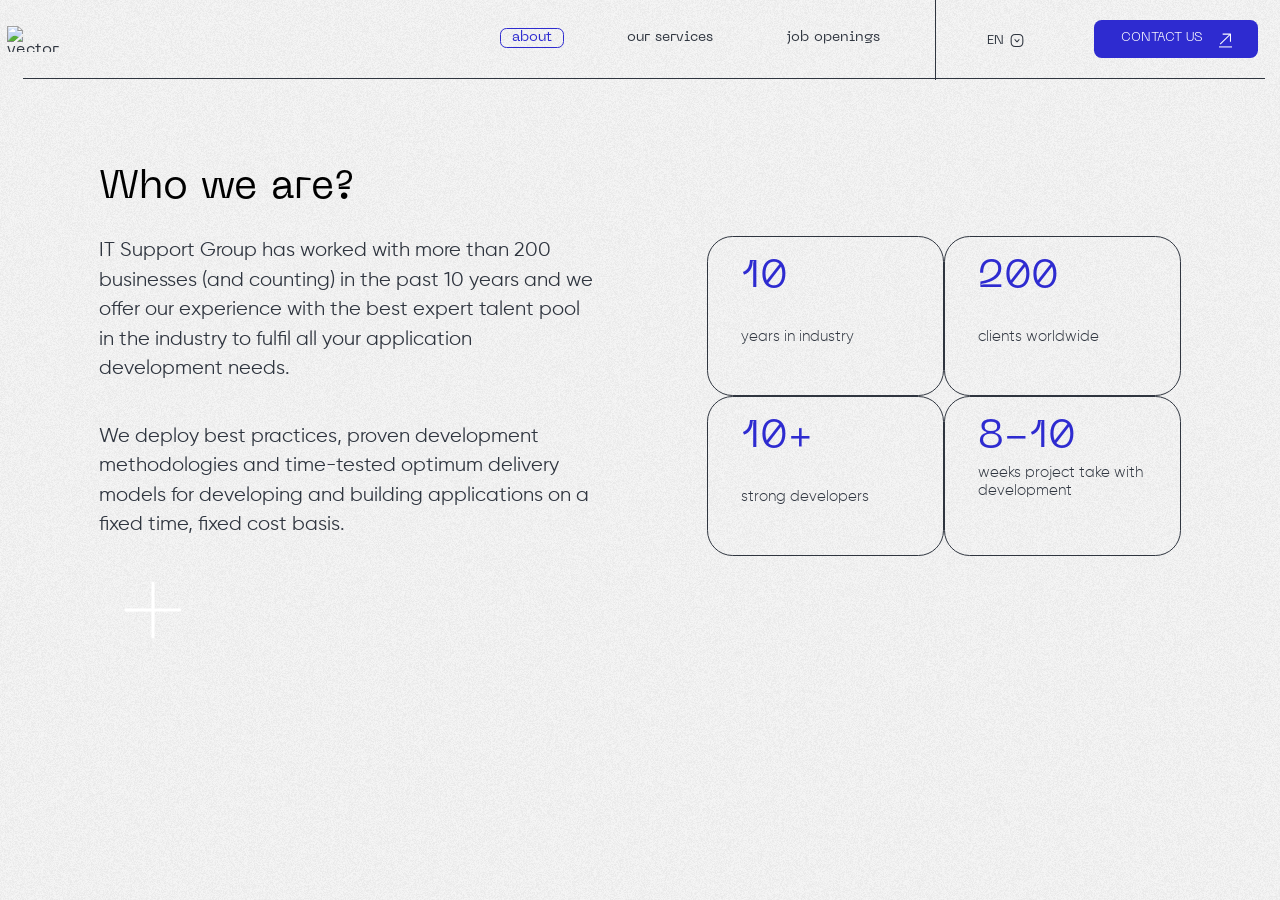
==== About/index.html @ 632802a4 "almost done with header" ====
<!DOCTYPE html>
<html lang="en">

<head>
    <meta charset="UTF-8">
    <meta name="viewport" content="width=device-width, initial-scale=1.0">
    <title>Document</title>
    <link rel="stylesheet" href="CSS/styles.css">
</head>

<body>
    <!-- Lauryno start-->
    <!-- nav bar start -->
    <div class="main_menu">
        <div class="navbar">
            <a href="#" id="burger_menu">
                <img src="img/NAV/menu.svg">
            </a>

            <div class="logo">
                <img src="img/NAV/Logo.svg" alt="vector" class="header_vector">
                <div class="logo_text">SUPPORT GROUP</div>
            </div>

            <a href="#" id="contact_menu">
                <img src="img/NAV/Button.svg" alt="arrow">
            </a>
            <!-- logo end -->
            <nav id="main_nav">
                <ul>
                    <li><a href="About/index.html" class="active">about</a></li>
                    <li><a href="#">our services</a></li>
                    <li><a href="#">job openings</a></li>
                </ul>
                <!-- EN -->
                <div class="nav_buttons">
                    <hr class="nav_hr">
                    <a href="#" class="nav_lang">EN <img src="IMG/NAV/arrow-square-down.svg" alt="down"></a>
                    <button class="nav_btn">CONTACT US <img src="IMG/NAV/arrow.svg" alt="button"> </button>
                </div>
            </nav>
        </div>
        <!-- nav bar end -->
    </div>
    <!-- Header Start -->
    <header>
        <h1>Who we are?</h1>
        <div class="header_text_boxes">
            <div class="header_text">
                <p>IT Support Group has worked with more than 200 businesses (and counting) in the past 10 years and we
                    offer
                    our experience with the best expert talent pool in the industry to fulfil all your application
                    development
                    needs.</p>
                <p> We deploy best practices, proven development methodologies and time-tested optimum delivery models
                    for
                    developing and building applications on a fixed time, fixed cost basis.</p>
            </div>
            <div class="header_boxes">
                <div class="box box_1">
                    <h3>10</h3>
                    <p>years in industry</p>
                </div>
                <div class="box box_2">
                    <h3>200</h3>
                    <p>clients worldwide</p>
                </div>
                <div class="box box_3">
                    <h3>10+</h3>
                    <p>strong developers</p>
                </div>
                <div class="box box_4">
                    <h3>8-10</h3>
                    <p>weeks project take with development</p>
                </div>
            </div>
        </div>
        <div class="header_circles">
            <div class="circle circle_1"></div>
            <div class="circle circle_2"></div>
            <div class="circle circle_3"></div>
            <div class="circle circle_4"></div>
            <div class="circle circle_5"></div>
            <div class="circle circle_6"></div>
            <div class="circle circle_7"></div>
            <div class="circle circle_8"></div>
            <div class="circle circle_9"></div>
            <div class="circle circle_10"></div>
            <div class="circle circle_11"></div>
            <div class="circle circle_12"></div>
            <div class="circle circle_13"><img src="IMG/WhoWeAre/add.svg" alt="add"></div>
        </div>
    </header>
    <!-- Header end -->
</body>

</html>
---- About/CSS/styles.css ----
* {
    padding: 0;
    margin: 0;
    box-sizing: border-box;
    font-family: 'Neue Machina';
    font-weight: 400;
}

@font-face {
    font-family: 'Neue Machina';
    src: url('../../FONTS/NeueMachina-Light.otf') format('opentype');
    font-weight: 300;
}

@font-face {
    font-family: 'Neue Machina';
    src: url('../../FONTS/NeueMachina-Regular.otf') format('opentype');
    font-weight: 400;
}

@font-face {
    font-family: 'Neue Machina';
    src: url('../../FONTS/NeueMachina-Ultrabold.otf') format('opentype');
    font-weight: 800;
}

@font-face {
    font-family: 'TT Norms';
    src: url('../../FONTS/TTNorms-Light.otf') format('opentype');
    font-weight: 300;
}

@font-face {
    font-family: 'TT Norms';
    src: url('../../FONTS/TTNorms-Regular.otf') format('opentype');
    font-weight: 400;
}

@font-face {
    font-family: 'TT Norms';
    src: url('../../FONTS/TTNorms-Italic.otf') format('opentype');
    font-weight: 400;
    font-style: italic;
}

@font-face {
    font-family: 'TT Norms';
    src: url('../../FONTS/TTNorms-Bold.otf') format('opentype');
    font-weight: 700;
}

@font-face {
    font-family: 'TT Norms';
    src: url('../../FONTS/TTNorms-BoldItalic.otf') format('opentype');
    font-weight: 700;
    font-style: italic;
}

@font-face {
    font-family: 'TT Norms';
    src: url('../../FONTS/TTNorms-Black.otf') format('opentype');
    font-weight: 900;
}

@font-face {
    font-family: 'TT Norms';
    src: url('../../FONTS/TTNorms-BlackItalic.otf') format('opentype');
    font-weight: 900;
    font-style: italic;
}

@font-face {
    font-family: 'Gilroy';
    src: url('../../FONTS/Gilroy-Light.ttf') format('truetype');
    font-weight: 300;
    font-style: normal;
}

@font-face {
    font-family: 'Gilroy';
    src: url('../../FONTS/Gilroy-Regular.ttf') format('truetype');
    font-weight: 400;
    font-style: normal;
}

@font-face {
    font-family: 'Gilroy';
    src: url('../../FONTS/Gilroy-Medium.ttf') format('truetype');
    font-weight: 500;
    font-style: normal;
}

@font-face {
    font-family: 'Gilroy';
    src: url('../../FONTS/Gilroy-Bold.ttf') format('truetype');
    font-weight: 700;
    font-style: normal;
}

@font-face {
    font-family: 'Gilroy';
    src: url('../../FONTS/Gilroy-Heavy.ttf') format('truetype');
    font-weight: 900;
}

:root {
    --main-blue: #2E2BD0;
    --main-white: #ffffff;
    --main-gray: #2F353F;
    --main-purple: #9695E7;
    --main-light: #CBCAF3;
}

body {
    width: 100%;
    height: 100%;
    position: relative;
    background-color: #f5f5f5;
    display: flex;
    flex-direction: column;
    align-items: center;
    overflow-x: hidden;
}

body::before {
    content: '';
    position: fixed;
    inset: 0;
    background:
        url('../IMG/BG_Noise.png') repeat;
    opacity: 0.05;
    filter: brightness(50%);
    mix-blend-mode: multiply;
    z-index: -9999;
    overflow-x: hidden;
}

@media (max-width: 1080px) {

    body,
    html {
        width: 1080px;
        height: 19250px;
        overflow-x: hidden;
    }
}

/* body done */

/* navbar START */
.navbar {
    display: flex;
    width: 97vw;
    height: 6.2vw;
    justify-content: space-between;
    align-items: center;
    border-bottom: 0.01vw solid var(--main-gray);
    font-weight: 300;
    margin-left: 0.6vw;
}

.main_menu {
    display: flex;
    flex-direction: column;
    justify-content: center;
    font-weight: 300;
}

/* logo START */
.logo {
    width: 2.3vw;
    height: 2.5vw;
    margin-left: -0.4vw;
    color: var(--main-gray);
    display: flex;
    align-items: center;
    justify-content: center;
    align-content: center;
}

.header_vector {
    height: 2vw;
}

/* logo done */
nav {
    width: 59.52vw;
    display: flex;
    align-items: center;
    justify-content: flex-start;
    font-family: "Neue Machina";
}

ul,
li {
    display: flex;
    gap: 4.35vw;
    align-items: center;
    color: var(--main-gray);
    font-family: "Neue Machina";
    font-style: normal;
    line-height: normal;
    text-transform: lowercase;
    list-style: none;
    font-weight: 300;
}

ul {
    display: flex;
    width: 33.77vw;
    justify-content: flex-start;
}

li {
    padding: 0 0.8vw;
    margin-bottom: 0.2vw;
    margin-left: -0.2vw;
}

li:first-child {
    padding: 0;
}

a {
    text-decoration: none;
    color: var(--main-gray);
    font-size: 1.1vw;
}

.active {
    border: 0.1vw solid var(--main-blue);
    border-radius: 0.5vw;
    padding: 0.2vw 0.85vw;
    color: var(--main-blue);
}

.nav_hr {
    width: 0.01vw;
    background-color: var(--main-gray);
    height: 6.3vw;
    border: none;
}

.nav_buttons {
    width: 25.2vw;
    display: flex;
    justify-content: space-between;
    align-items: center;
}


.nav_buttons>a {
    color: var(--main-gray);
    font-family: "Neue Machina";
    font-size: 1vw;
    font-style: normal;
    font-weight: 400;
    line-height: normal;
    text-transform: uppercase;
    padding-bottom: 0.6vw;
    margin-right: 1.4vw;
}

.nav_buttons>a>img {
    width: 1.1vw;
    height: 2.55vw;
    margin-bottom: -1vw;
    margin-left: 0.2vw;
}

.nav_btn {
    display: flex;
    background-color: var(--main-blue);
    color: var(--main-white);
    border: none;
    border-radius: 0.6vw;
    justify-content: space-evenly;
    align-items: center;
    font-size: 1vw;
    width: 12.8vw;
    height: 3vw;
    padding-bottom: 0.2vw;
    font-weight: 300;
}

.nav_btn img {
    width: 1.3vw;
    height: 2.5vw;
    margin-right: -0.3vw;
    margin-bottom: -0.3vw;
    margin-left: -1vw;
}


#burger_menu {
    display: none;
}

#contact_menu {
    display: none;
}

.logo_text {
    display: none;
}

@media (max-width: 1080px) {
    .main_menu {
        height: 30vw;
    }

    .navbar {
        height: 16.5%;
        justify-content: space-between;
        padding: 0 1.9vw;
        border: none;
    }

    nav {
        display: none;
    }

    #burger_menu {
        display: block;
        padding: 2.6vw;
        padding-bottom: 2.6vw;
        background-color: var(--main-blue);
        border-radius: 2vw;
        margin-top: -5px;
    }

    #contact_menu {
        display: block;
        padding: 2.6vw;
        padding-bottom: 2.6vw;
        background-color: var(--main-blue);
        border-radius: 2vw;
        margin-top: -5px;
    }

    .logo {
        width: 34vw;
        height: 12vw;
    }

    .header_vector {
        height: 11vw;
        width: 31%;
        margin-left: -1.6vw;
        margin-bottom: 0.5vw;
    }

    .logo_text {
        font-family: "TT Norms";
        font-weight: 700;
        display: block;
        height: 11vw;
        width: 20.5vw;
        font-size: 4vw;
        line-height: 110%;
        margin-top: 5vw;
        margin-left: 1.4vw;
        margin-right: -0.7vw;
    }
}

/* navbar END */

/* Who we are? START */

header {
    height: 52vw;
    width: 84.5vw;
    margin-top: 7vw;
}

header h1 {
    font-size: 3.1vw;
}

.header_text_boxes {
    display: grid;
    grid-template-columns: repeat(2, 1fr);
    grid-template-rows: repeat(1, 1fr);
    gap: 6.5vw;
    margin-top: 2.3vw;
    height: 25vw;
}

.header_text p {
    font-size: 1.56vw;
    color: var(--main-gray);
    font-family: "Gilroy";
    font-weight: 400;
    line-height: 2.3vw;
}

.header_text>p:first-child {
    margin-bottom: 3vw;
}

.header_boxes {
    display: grid;
    grid-template-rows: repeat(2, 1fr);
    grid-template-columns: repeat(2, 1fr);
    padding-left: 2vw;
}

.box {
    border: 0.05vw solid var(--main-gray);
    border-radius: 2vw;
    padding: 1.7vw;
    padding-left: 2.6vw;
}

.header_boxes h3 {
    color: var(--main-blue);
    font-size: 3vw;
}

.header_boxes p {
    font-size: 1.2vw;
    color: var(--main-gray);
    font-family: "Gilroy";
    font-weight: 300;
    margin-top: 2.5vw;
}

.box_4 p {
    margin-top: 0.6vw;
}

.box:hover p,
.box:hover h3 {
    color: var(--main-white);
}

.box:hover {
    background-color: var(--main-blue);
}

.box,
.box h3,
.box p {
    transition: background-color 0.3s ease, color 0.3s ease;
}
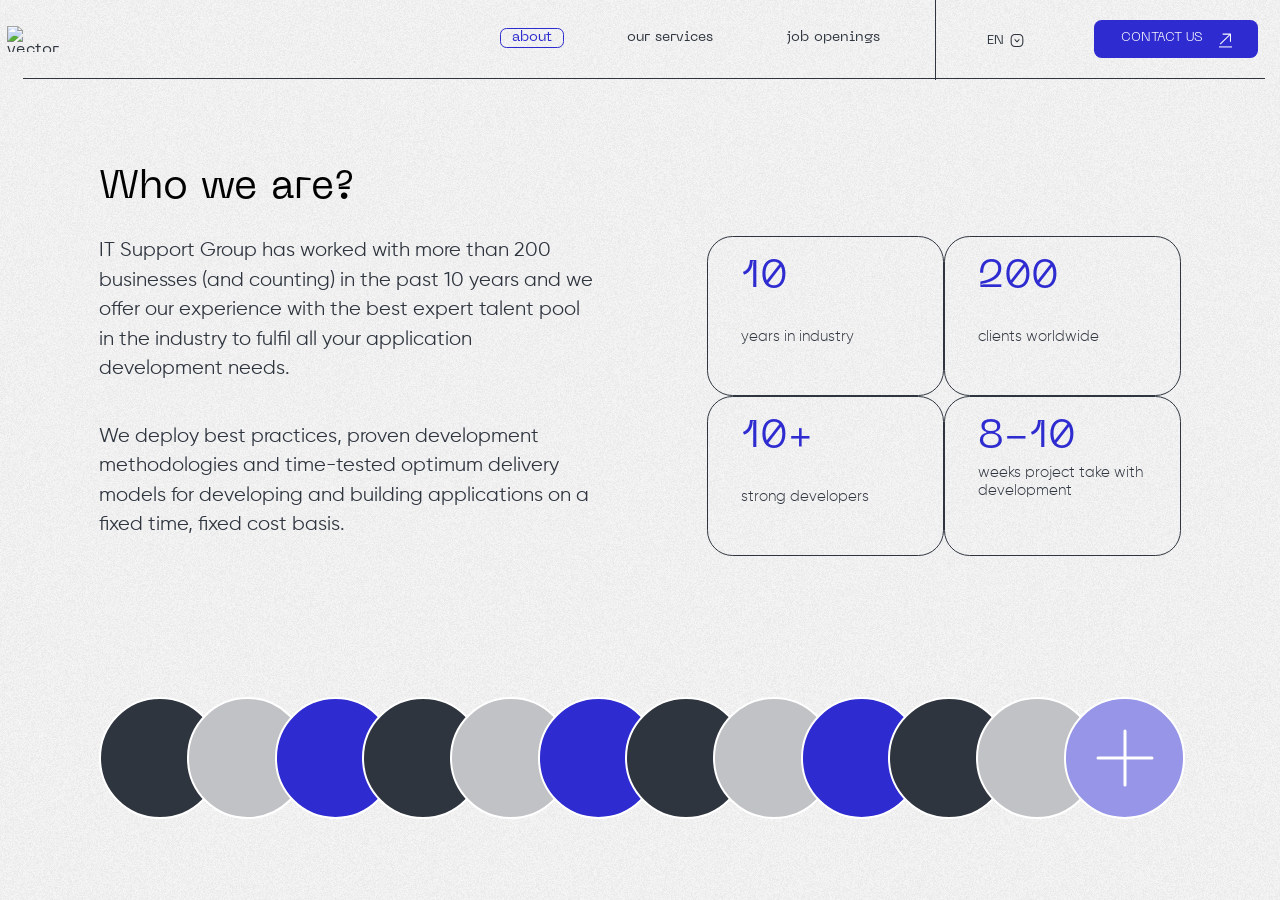
==== commit 4a7c1086: "done with nav and Who we are? sections desktop versions" ====
--- a/About/index.html
+++ b/About/index.html
@@ -87,8 +87,7 @@
             <div class="circle circle_9"></div>
             <div class="circle circle_10"></div>
             <div class="circle circle_11"></div>
-            <div class="circle circle_12"></div>
-            <div class="circle circle_13"><img src="IMG/WhoWeAre/add.svg" alt="add"></div>
+            <div class="circle circle_12"><img src="IMG/WhoWeAre/add.svg" alt="add"></div>
         </div>
     </header>
     <!-- Header end -->
--- a/About/CSS/styles.css
+++ b/About/CSS/styles.css
@@ -108,7 +108,7 @@
     --main-white: #ffffff;
     --main-gray: #2F353F;
     --main-purple: #9695E7;
-    --main-light: #CBCAF3;
+    --main-light: #C1C2C5;
 }
 
 body {
@@ -175,6 +175,7 @@
     display: flex;
     align-items: center;
     justify-content: center;
+    justify-content: center;
     align-content: center;
 }
 
@@ -185,6 +186,7 @@
 /* logo done */
 nav {
     width: 59.52vw;
+    width: 59.52vw;
     display: flex;
     align-items: center;
     justify-content: flex-start;
@@ -194,6 +196,7 @@
 ul,
 li {
     display: flex;
+    gap: 4.35vw;
     gap: 4.35vw;
     align-items: center;
     color: var(--main-gray);
@@ -208,6 +211,7 @@
 ul {
     display: flex;
     width: 33.77vw;
+    width: 33.77vw;
     justify-content: flex-start;
 }
 
@@ -311,6 +315,7 @@
 
     .navbar {
         height: 16.5%;
+        height: 16.5%;
         justify-content: space-between;
         padding: 0 1.9vw;
         border: none;
@@ -325,6 +330,7 @@
         padding: 2.6vw;
         padding-bottom: 2.6vw;
         background-color: var(--main-blue);
+        background-color: var(--main-blue);
         border-radius: 2vw;
         margin-top: -5px;
     }
@@ -333,6 +339,7 @@
         display: block;
         padding: 2.6vw;
         padding-bottom: 2.6vw;
+        background-color: var(--main-blue);
         background-color: var(--main-blue);
         border-radius: 2vw;
         margin-top: -5px;
@@ -443,4 +450,70 @@
 .box h3,
 .box p {
     transition: background-color 0.3s ease, color 0.3s ease;
+}
+
+.header_circles {
+    margin-top: 11vw;
+    height: 9.5vw;
+    display: flex;
+}
+
+.circle {
+    border: 2px solid var(--main-white);
+    height: 9.5vw;
+    min-width: 9.5vw;
+    border-radius: 100%;
+    margin-left: -2.65vw;
+}
+
+.circle_1 {
+    margin-left: 0;
+    background-color: var(--main-gray);
+}
+
+.circle_2 {
+    background-color: var(--main-light);
+}
+
+.circle_3 {
+    background-color: var(--main-blue);
+}
+
+.circle_4 {
+    background-color: var(--main-gray);
+}
+
+.circle_5 {
+    background-color: var(--main-light);
+}
+
+.circle_6 {
+    background-color: var(--main-blue);
+}
+
+.circle_7 {
+    background-color: var(--main-gray);
+}
+
+.circle_8 {
+    background-color: var(--main-light);
+}
+
+.circle_9 {
+    background-color: var(--main-blue);
+}
+
+.circle_10 {
+    background-color: var(--main-gray);
+}
+
+.circle_11 {
+    background-color: var(--main-light);
+}
+
+.circle_12 {
+    background-color: #9695E7;
+    display: flex;
+    justify-content: center;
+    align-items: center;
 }
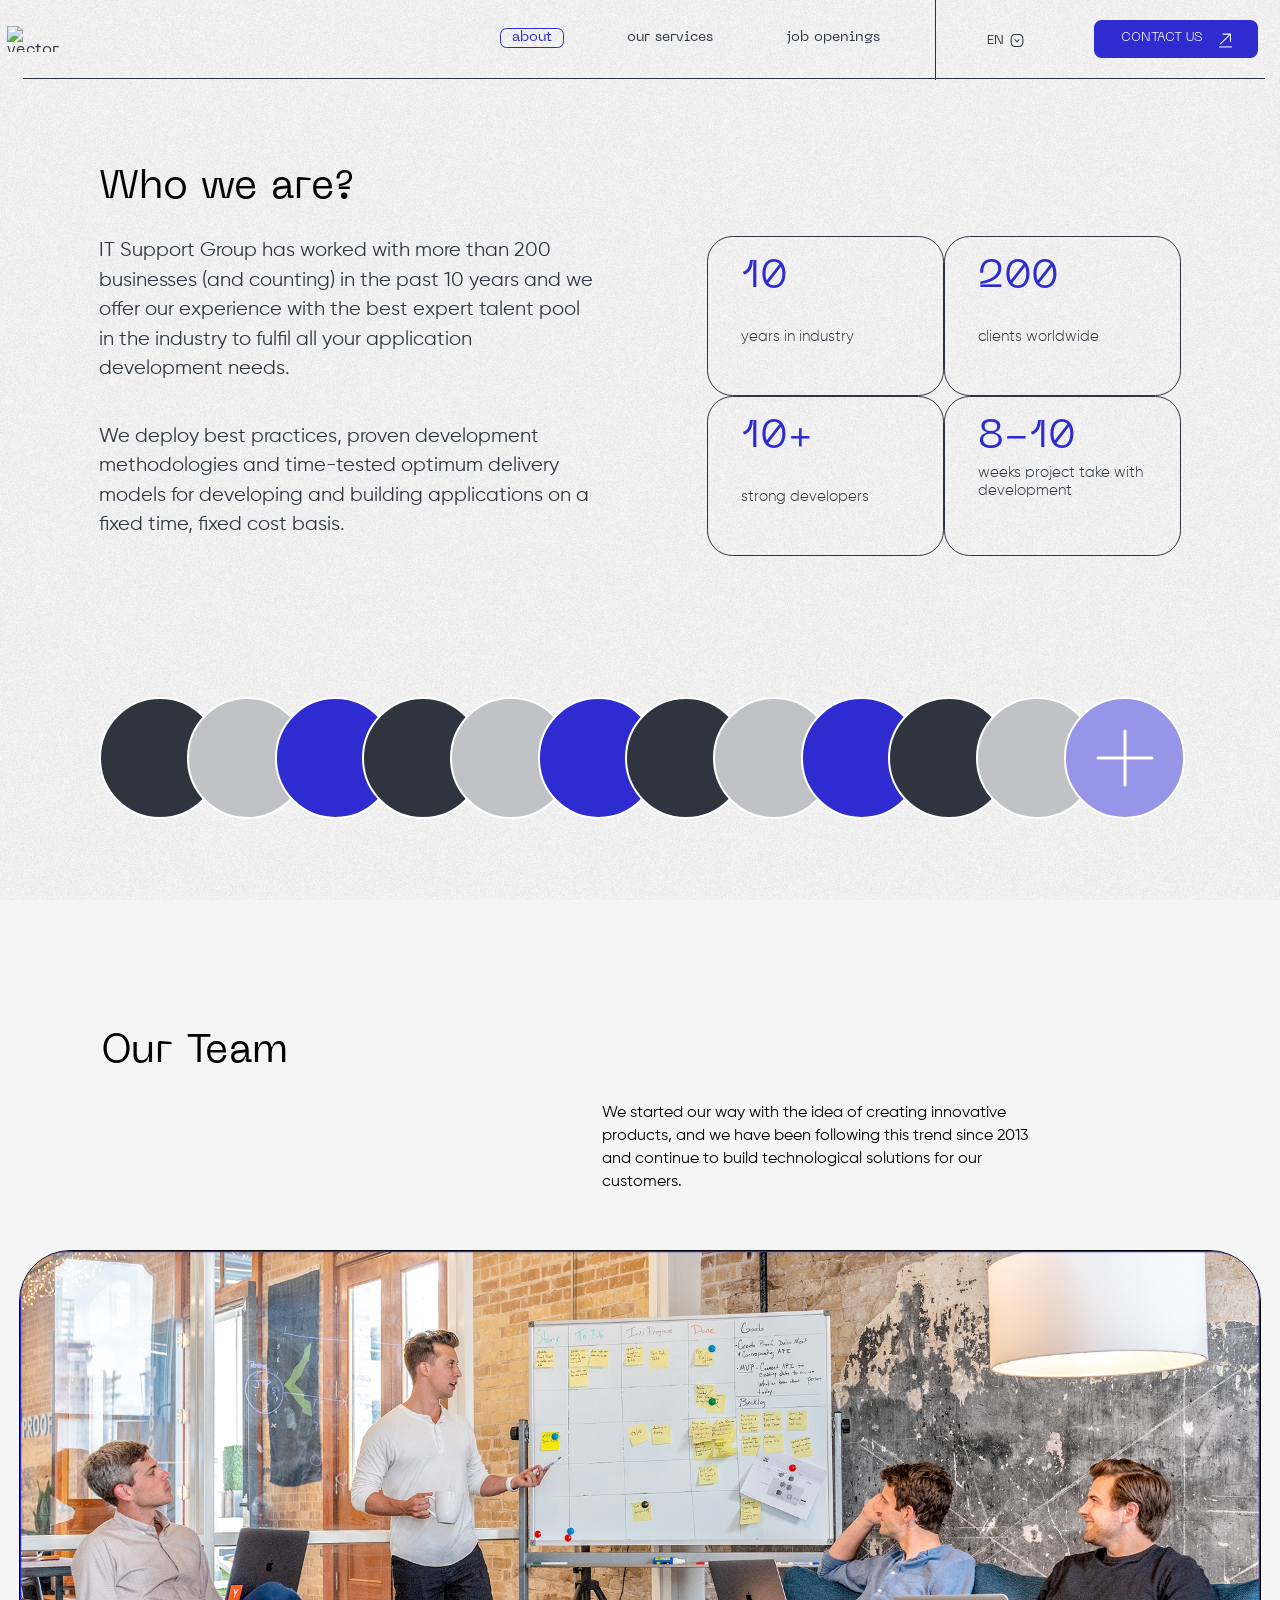
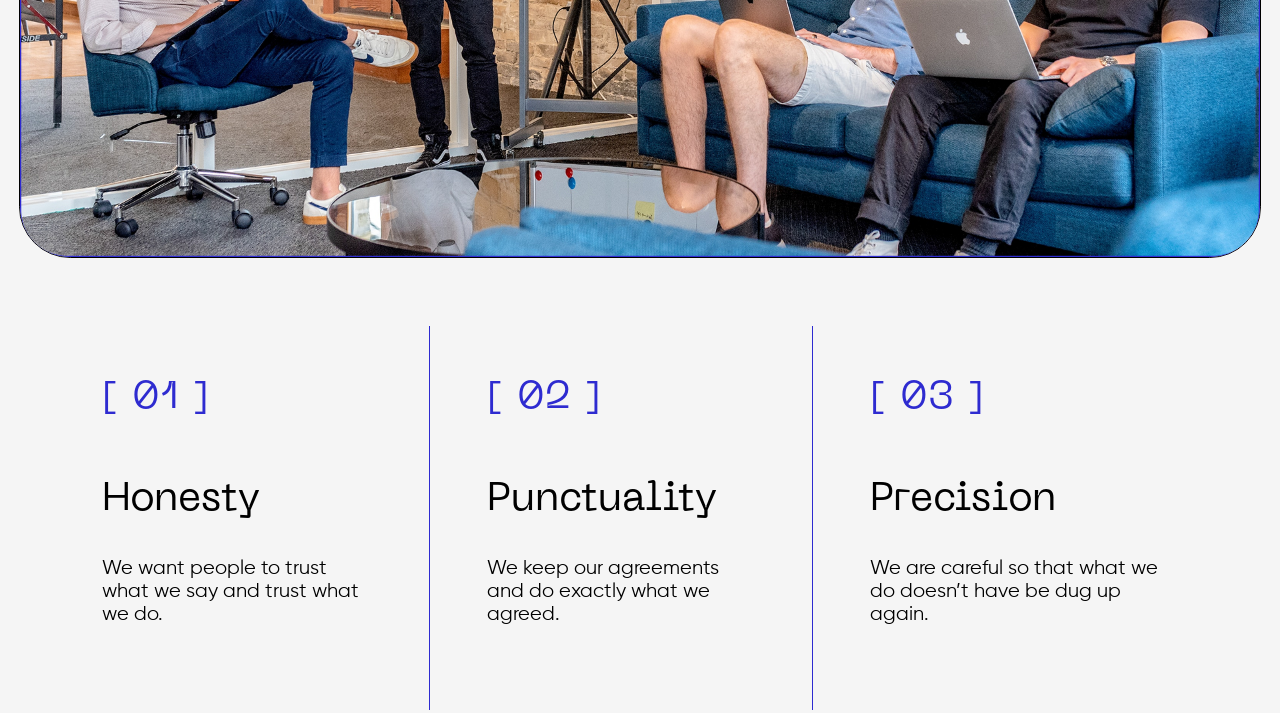
==== commit 353b75a0: "Our Team section desktop version done" ====
--- a/About/index.html
+++ b/About/index.html
@@ -4,7 +4,7 @@
 <head>
     <meta charset="UTF-8">
     <meta name="viewport" content="width=device-width, initial-scale=1.0">
-    <title>Document</title>
+    <title>AntraKomanda</title>
     <link rel="stylesheet" href="CSS/styles.css">
 </head>
 
@@ -44,7 +44,8 @@
     </div>
     <!-- Header Start -->
     <header>
-        <h1>Who we are?</h1>
+        <h1 class="desktop_header_h1">Who we are?</h1>
+        <h1 class="mobile_header_h1">What are our goals?</h1>
         <div class="header_text_boxes">
             <div class="header_text">
                 <p>IT Support Group has worked with more than 200 businesses (and counting) in the past 10 years and we
@@ -91,6 +92,32 @@
         </div>
     </header>
     <!-- Header end -->
+    <div class="Our_Team">
+        <h1>Our Team</h1>
+        <div class="team_text">
+            <p>We started our way with the idea of creating innovative products, and we have been following this trend
+                since 2013 <br>
+                and continue to build technological solutions for our customers.</p>
+        </div>
+            <img src="IMG/OurTeam/Img.png" alt="img">
+        <div class="our_team_boxes">
+            <div class="teambox teambox_1">
+                <h3>[ 01 ]</h3>
+                <h4>Honesty</h4>
+                <p>We want people to trust what we say and trust what we do.</p>
+            </div>
+            <div class="teambox teambox_2">
+                <h3>[ 02 ]</h3>
+                <h4>Punctuality</h4>
+                <p>We keep our agreements and do exactly what we agreed.</p>
+            </div>
+            <div class="teambox teambox_3">
+                <h3>[ 03 ]</h3>
+                <h4>Precision</h4>
+                <p>We are careful so that what we do doesn’t have be dug up again.</p>
+            </div>
+        </div>
+    </div>
 </body>
 
 </html>
--- a/About/CSS/styles.css
+++ b/About/CSS/styles.css
@@ -516,4 +516,176 @@
     display: flex;
     justify-content: center;
     align-items: center;
+}
+
+.mobile_header_h1 {
+    display: none;
+}
+
+/* header media quaries end */
+
+@media (max-width: 1080px) {
+    header {
+        margin-top: 6vw;
+        width: 92.5vw;
+        height: 348vw;
+    }
+
+    header h1 {
+        font-size: 7.4vw;
+    }
+
+    .desktop_header_h1 {
+        display: none;
+    }
+
+    .mobile_header_h1 {
+        display: block;
+    }
+
+    .header_text_boxes {
+        display: block;
+        height: 295vw;
+        margin-top: 9vw;
+    }
+
+    .header_text p {
+        font-size: 3.69vw;
+        line-height: 5.5vw;
+    }
+
+    .header_text p:first-child {
+        margin-bottom: 6vw;
+    }
+
+    .header_boxes {
+        grid-template-columns: repeat(1, 1fr);
+        grid-template-rows: repeat(4, 1fr);
+        padding-left: 0;
+        margin-top: 9.5vw;
+        height: 231vw;
+    }
+
+    .box {
+        border-radius: 8vw;
+        padding: 4.5vw;
+        padding-left: 9.2vw;
+    }
+
+    .box h3 {
+        font-size: 16vw;
+    }
+
+    .box p {
+        font-size: 4.6vw;
+        margin-top: 16vw;
+        line-height: 7vw;
+    }
+
+    .box_4 p {
+        margin-top: 9vw;
+    }
+
+    .header_circles {
+        height: 24.5vw;
+        margin-top: 10.5vw;
+    }
+
+    .circle {
+        height: 25vw;
+        width: 25vw;
+        margin-left: -8vw;
+        border: 0.5vw solid var(--main-white);
+    }
+
+    .circle_1 {
+        margin-left: 0;
+    }
+
+    .circle_6,
+    .circle_7,
+    .circle_8,
+    .circle_9,
+    .circle_10,
+    .circle_11,
+    .circle_5 {
+        display: none;
+    }
+}
+
+/* header media quaries end */
+
+/* our team start */
+
+.Our_Team {
+    width: 97vw;
+    height: 100vw;
+    margin-top: 15.5vw;
+}
+
+.Our_Team h1 {
+    font-size: 3.1vw;
+    margin-left: 6.4vw;
+}
+
+.team_text {
+    width: 36.1vw;
+    height: 14vw;
+    display: flex;
+    margin-left: 45.5vw;
+    align-items: center;
+    padding-bottom: 2vw;
+}
+
+.team_text p {
+    font-family: "Gilroy";
+    font-size: 1.25vw;
+    line-height: 1.8vw;
+}
+
+.Our_Team img {
+    width: 97vw;
+    height: 47.5vw;
+    border: 0.1vw solid black;
+    border-radius: 4vw;
+}
+
+.our_team_boxes {
+    display: grid;
+    grid-template-rows: repeat(1, 1fr);
+    grid-template-columns: repeat(3, 1fr);
+    width: 90vw;
+    height: 30vw;
+    margin-top: 5vw;
+    margin-left: 2vw;
+}
+
+.teambox {
+    padding: 4.2vw;
+    padding-left: 4.5vw;
+}
+
+.teambox_2 {
+    border-left: 0.05vw solid var(--main-blue);
+    border-right: 0.05vw solid var(--main-blue);
+}
+
+.teambox_3 {
+    padding-right: 1.3vw;
+}
+
+.teambox h3 {
+    color: var(--main-blue);
+    font-size: 3vw;
+}
+
+.teambox h4 {
+    margin-top: 5vw;
+    font-size: 3.1vw;
+}
+
+.teambox p {
+    margin-top: 3vw;
+    font-family: "Gilroy";
+    font-size: 1.55vw;
 }
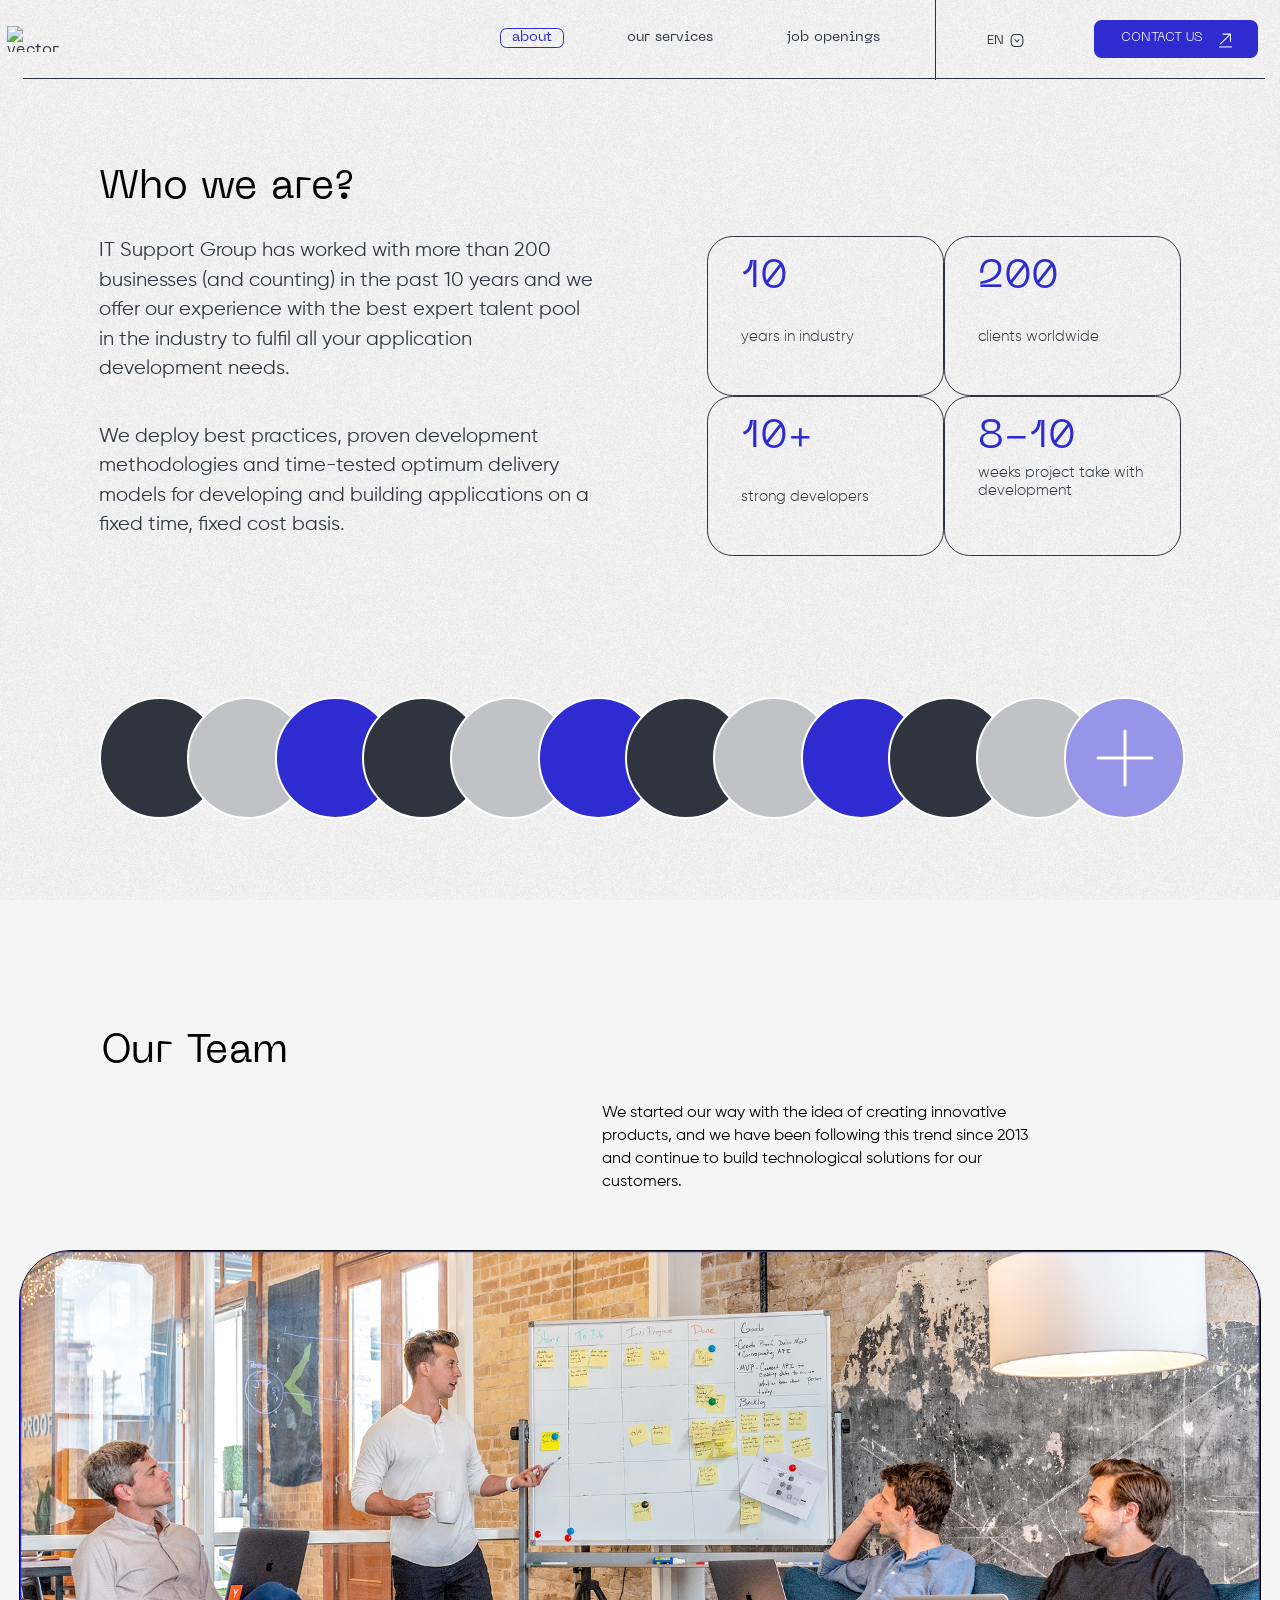
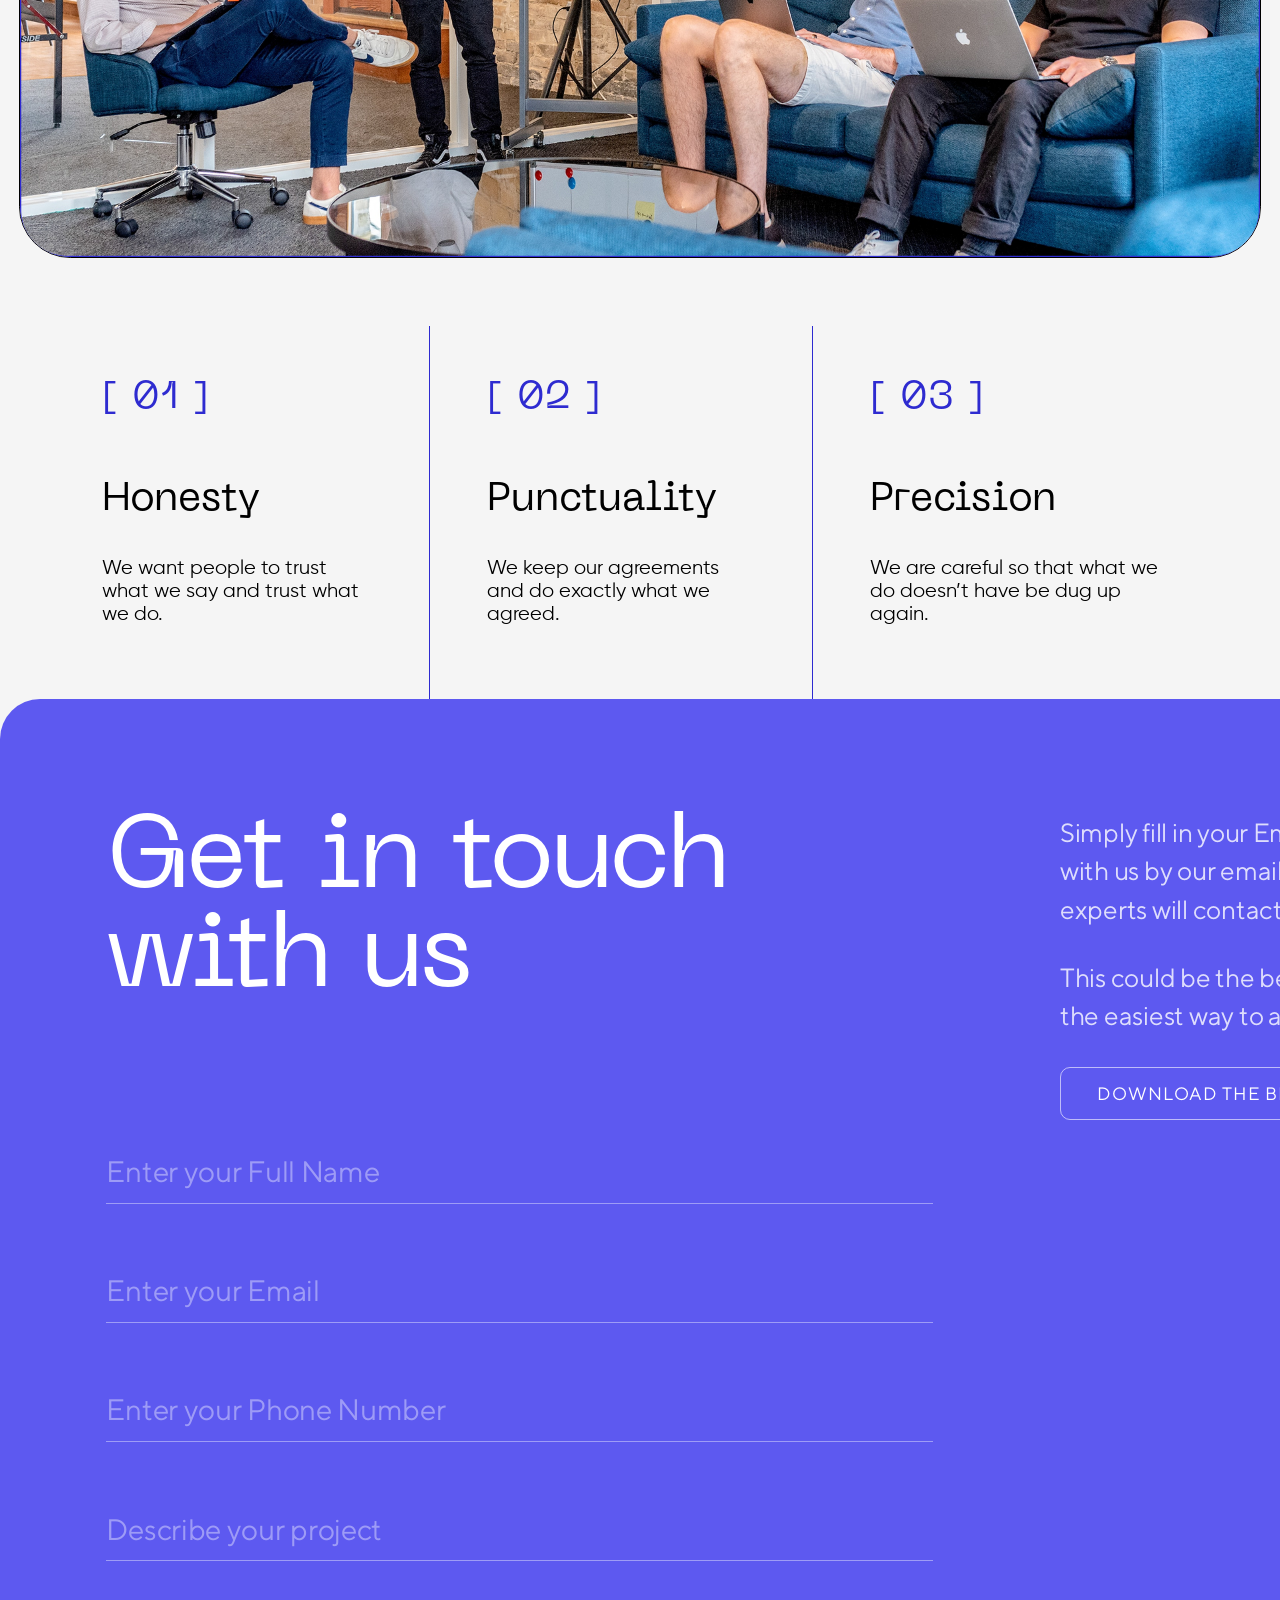
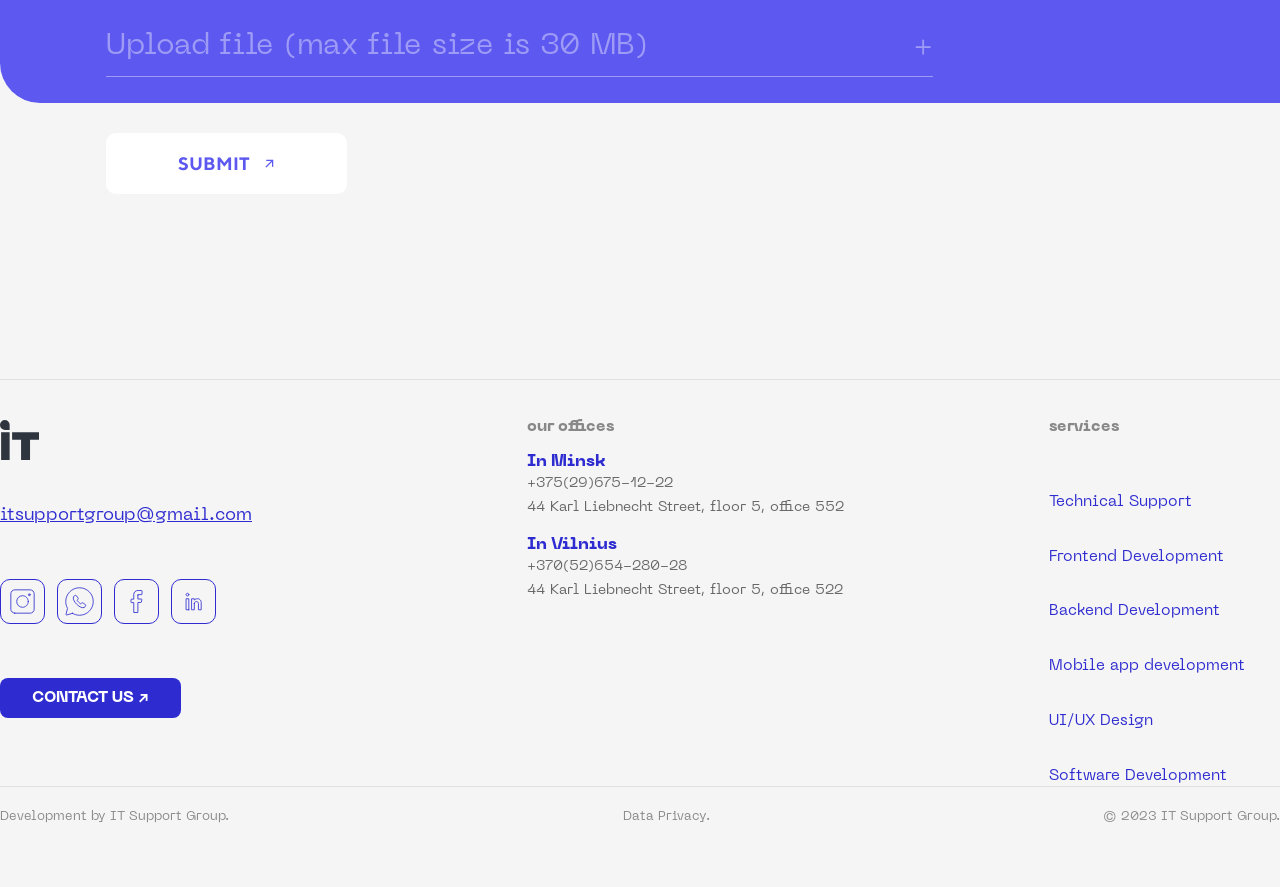
==== commit 99cd3733: "merged into main" ====
--- a/About/index.html
+++ b/About/index.html
@@ -4,6 +4,7 @@
 <head>
     <meta charset="UTF-8">
     <meta name="viewport" content="width=device-width, initial-scale=1.0">
+    <title>AntraKomanda</title>
     <title>AntraKomanda</title>
     <link rel="stylesheet" href="CSS/styles.css">
 </head>
@@ -28,7 +29,7 @@
             <!-- logo end -->
             <nav id="main_nav">
                 <ul>
-                    <li><a href="About/index.html" class="active">about</a></li>
+                    <li><a href="#" class="active">about</a></li>
                     <li><a href="#">our services</a></li>
                     <li><a href="#">job openings</a></li>
                 </ul>
@@ -99,7 +100,7 @@
                 since 2013 <br>
                 and continue to build technological solutions for our customers.</p>
         </div>
-            <img src="IMG/OurTeam/Img.png" alt="img">
+        <img src="IMG/OurTeam/Img.png" alt="img">
         <div class="our_team_boxes">
             <div class="teambox teambox_1">
                 <h3>[ 01 ]</h3>
@@ -118,6 +119,171 @@
             </div>
         </div>
     </div>
+    <!-- Matas --- START -->
+    <!-- Div 6 Start -->
+    <section class="contact_section">
+        <div class="container">
+            <div class="contact_header">
+                <div class="title_area">
+                    <h1>Get in touch with us</h1>
+                </div>
+                <div class="info_area">
+                    <p>
+                        Simply fill in your Email in our contact form or get in touch with
+                        us by our email –
+                        <a href="mailto:itsupportgroup@gmail.com" class="info_email">itsupportgroup@gmail.com</a>, and
+                        one of our
+                        experts will contact
+                        you shortly.
+                    </p>
+                    <p>
+                        This could be the beginning of a wonderful collaboration and the
+                        easiest way to acquire a highly-experienced team.
+                    </p>
+                    <a href="#" class="btn_download">DOWNLOAD THE BRIEF <span>&#10515;</span></a>
+                </div>
+            </div>
+
+            <form action="#" method="POST" enctype="multipart/form-data" class="contact_form">
+                <div class="form_grid">
+                    <div class="form_column">
+                        <div class="input_group">
+                            <input type="text" name="fullname" placeholder="Enter your Full Name" required />
+                        </div>
+                        <div class="input_group">
+                            <input type="email" name="email" placeholder="Enter your Email" required />
+                        </div>
+                        <div class="input_group">
+                            <input type="tel" name="phone" placeholder="Enter your Phone Number" />
+                        </div>
+                    </div>
+
+                    <div class="form_column">
+                        <div class="input_group">
+                            <input type="text" name="project" placeholder="Describe your project" />
+                        </div>
+                        <div class="input_group_file_upload">
+                            <label for="file_input">
+                                <span>Upload file (max file size is 30 MB)</span>
+                                <span class="plus_icon">+</span>
+                            </label>
+                            <input type="file" id="file_input" name="attachment" />
+                        </div>
+                    </div>
+                </div>
+
+                <button type="submit" class="btn_submit">SUBMIT <span>&#8599;</span></button>
+            </form>
+
+        </div>
+    </section>
+    <!-- Div 6 END -->
+    <!-- Div Footer START -->
+    <footer class="main_footer">
+        <div class="footer_content_row">
+
+            <div class="contact_block">
+                <svg xmlns="http://www.w3.org/2000/svg" width="39" height="40" viewBox="0 0 39 40" fill="none">
+                    <path d="M1.12109 40.0004V12.2227H9.63834V40.0004H1.12109Z" fill="#2F353F" />
+                    <path d="M12.1039 19.7782V12.2227H39.0004V19.7782H30.0349V40.0004H21.0694V19.7782H12.1039Z"
+                        fill="#2F353F" />
+                    <path
+                        d="M4.81934 2.5C6.09989 2.5002 7.1377 3.53873 7.1377 4.81934V7.5H5C3.61929 7.5 2.5 6.38071 2.5 5V4.81934C2.5 3.53861 3.53861 2.5 4.81934 2.5Z"
+                        stroke="#2F353F" stroke-width="5" />
+                </svg>
+                <a href="index.html" class="footer_email">itsupportgroup@gmail.com</a>
+                <div class="social_icons">
+                    <svg xmlns="http://www.w3.org/2000/svg" width="45" height="45" viewBox="0 0 45 45" fill="none">
+                        <g clip-path="url(#clip0_372_592)">
+                            <mask id="mask0_372_592" style="mask-type:luminance" maskUnits="userSpaceOnUse" x="0" y="0"
+                                width="45" height="45">
+                                <path d="M0 3.8147e-06H45V45H0V3.8147e-06H0Z" fill="white" />
+                            </mask>
+                            <g mask="url(#mask0_372_592)">
+                                <path
+                                    d="M30.4102 22.5C30.4102 26.8687 26.8687 30.4102 22.5 30.4102C18.1313 30.4102 14.5898 26.8687 14.5898 22.5C14.5898 18.1313 18.1313 14.5898 22.5 14.5898C26.8687 14.5898 30.4102 18.1313 30.4102 22.5Z"
+                                    stroke="#2E2BD0" stroke-width="1.125" stroke-miterlimit="10" stroke-linecap="round"
+                                    stroke-linejoin="round" />
+                                <path
+                                    d="M11.9531 38.4082C9.04069 38.4082 6.5918 35.9593 6.5918 33.0469V11.9531C6.5918 9.0407 9.04069 6.5918 11.9531 6.5918H33.0469C35.9593 6.5918 38.4082 9.0407 38.4082 11.9531V33.0469C38.4082 35.9593 35.9593 38.4082 33.0469 38.4082H11.9531Z"
+                                    stroke="#2E2BD0" stroke-width="1.125" stroke-miterlimit="10" stroke-linecap="round"
+                                    stroke-linejoin="round" />
+                                <path
+                                    d="M33.0469 13.2715C33.0469 13.9996 32.4566 14.5898 31.7285 14.5898C31.0004 14.5898 30.4102 13.9996 30.4102 13.2715C30.4102 12.5434 31.0004 11.9531 31.7285 11.9531C32.4566 11.9531 33.0469 12.5434 33.0469 13.2715Z"
+                                    stroke="#2E2BD0" stroke-width="1.125" stroke-miterlimit="10" stroke-linecap="round"
+                                    stroke-linejoin="round" />
+                            </g>
+                        </g>
+                        <defs>
+                            <clipPath id="clip0_372_592">
+                                <rect width="45" height="45" fill="white" />
+                            </clipPath>
+                        </defs>
+                    </svg>
+                    <svg xmlns="http://www.w3.org/2000/svg" width="45" height="45" viewBox="0 0 45 45" fill="none">
+                        <path
+                            d="M12.9375 38.625C15.75 40.3125 19.125 41.25 22.5 41.25C32.8125 41.25 41.25 32.8125 41.25 22.5C41.25 12.1875 32.8125 3.75 22.5 3.75C12.1875 3.75 3.75 12.1875 3.75 22.5C3.75 25.875 4.6875 29.0625 6.1875 31.875L4.08033 39.9795C3.93429 40.5412 4.45419 41.0488 5.01224 40.8894L12.9375 38.625Z"
+                            stroke="#2E2BD0" stroke-width="1.125" stroke-miterlimit="10" stroke-linecap="round"
+                            stroke-linejoin="round" />
+                        <path
+                            d="M30.9375 27.8409C30.9375 28.1447 30.8699 28.4569 30.7262 28.7606C30.5826 29.0644 30.3967 29.3513 30.1516 29.6213C29.7376 30.0769 29.2813 30.4059 28.7658 30.6169C28.2588 30.8278 27.7095 30.9375 27.118 30.9375C26.2561 30.9375 25.335 30.735 24.3633 30.3216C23.3915 29.9081 22.4197 29.3513 21.4564 28.6509C20.4846 27.9422 19.5636 27.1575 18.6847 26.2884C17.8144 25.4109 17.0285 24.4913 16.3271 23.5294C15.6342 22.5675 15.0765 21.6056 14.6709 20.6522C14.2653 19.6903 14.0625 18.7706 14.0625 17.8931C14.0625 17.3194 14.1639 16.7709 14.3667 16.2647C14.5695 15.75 14.8906 15.2775 15.3385 14.8556C15.8793 14.3241 16.4708 14.0625 17.0961 14.0625C17.3327 14.0625 17.5693 14.1131 17.7806 14.2144C18.0003 14.3156 18.1946 14.4675 18.3467 14.6869L20.3072 17.4459C20.4593 17.6569 20.5691 17.8509 20.6452 18.0366C20.7212 18.2138 20.7635 18.3909 20.7635 18.5513C20.7635 18.7538 20.7043 18.9562 20.586 19.1503C20.4762 19.3444 20.3156 19.5469 20.1128 19.7494L19.4706 20.4159C19.3777 20.5087 19.3354 20.6184 19.3354 20.7534C19.3354 20.8209 19.3439 20.88 19.3608 20.9475C19.3861 21.015 19.4115 21.0656 19.4284 21.1162C19.5805 21.3947 19.8424 21.7575 20.2142 22.1963C20.5945 22.635 21.0001 23.0822 21.4395 23.5294C21.8958 23.9766 22.3352 24.39 22.7831 24.7697C23.2225 25.1409 23.5858 25.3941 23.8732 25.5459C23.9154 25.5628 23.9661 25.5881 24.0253 25.6134C24.0929 25.6387 24.1605 25.6472 24.2365 25.6472C24.3802 25.6472 24.49 25.5966 24.583 25.5038L25.2252 24.8709C25.4364 24.66 25.6392 24.4997 25.8336 24.3984C26.0279 24.2803 26.2223 24.2212 26.4336 24.2212C26.5941 24.2212 26.7631 24.255 26.949 24.3309C27.1349 24.4069 27.3293 24.5166 27.5405 24.66L30.3375 26.6428C30.5572 26.7947 30.7093 26.9719 30.8023 27.1828C30.8868 27.3937 30.9375 27.6047 30.9375 27.8409Z"
+                            stroke="#2E2BD0" stroke-width="1.125" stroke-miterlimit="10" />
+                    </svg>
+                    <svg xmlns="http://www.w3.org/2000/svg" width="45" height="45" viewBox="0 0 45 45" fill="none">
+                        <path
+                            d="M24.375 13.6875V19.125H29.25C29.625 19.125 29.8125 19.5 29.8125 19.875L29.0625 23.4375C29.0625 23.625 28.6875 23.8125 28.5 23.8125H24.375V37.5H18.75V24H15.5625C15.1875 24 15 23.8125 15 23.4375V19.875C15 19.5 15.1875 19.3125 15.5625 19.3125H18.75V13.125C18.75 9.9375 21.1875 7.5 24.375 7.5H29.4375C29.8125 7.5 30 7.6875 30 8.0625V12.5625C30 12.9375 29.8125 13.125 29.4375 13.125H24.9375C24.5625 13.125 24.375 13.3125 24.375 13.6875Z"
+                            stroke="#2E2BD0" stroke-width="1.125" stroke-miterlimit="10" stroke-linecap="round" />
+                    </svg>
+                    <svg xmlns="http://www.w3.org/2000/svg" width="45" height="45" viewBox="0 0 45 45" fill="none">
+                        <path d="M16.125 33.75H12.375V18.75H16.125V33.75Z" stroke="#2E2BD0" stroke-width="1.125"
+                            stroke-miterlimit="10" stroke-linecap="round" stroke-linejoin="round" />
+                        <path
+                            d="M16.125 13.125C16.125 14.1606 15.2855 15 14.25 15C13.2145 15 12.375 14.1606 12.375 13.125C12.375 12.0894 13.2145 11.25 14.25 11.25C15.2855 11.25 16.125 12.0894 16.125 13.125Z"
+                            stroke="#2E2BD0" stroke-width="1.125" stroke-miterlimit="10" stroke-linecap="round"
+                            stroke-linejoin="round" />
+                        <path
+                            d="M23.625 25.3125C23.625 23.7592 24.8842 22.5 26.4375 22.5C27.9908 22.5 29.25 23.7592 29.25 25.3125V33.75H33V23.6588C33 22.8968 32.8226 22.1451 32.4817 21.4635C30.8204 18.1409 26.2586 17.9914 24.0623 20.1878L23.625 20.625V18.75H19.875V33.75H23.625V25.3125Z"
+                            stroke="#2E2BD0" stroke-width="1.125" stroke-miterlimit="10" stroke-linecap="round"
+                            stroke-linejoin="round" />
+                    </svg>
+                </div>
+                <button class="footer_contact_btn">Contact US ↗</button>
+            </div>
+
+            <div class="offices_block">
+                <p class="column_title">our offices</p>
+                <div class="office_location">
+                    <a href="index.html">In Minsk</a>
+                    <p class="office_detail">+375(29)675-12-22</p>
+                    <p class="office_detail">44 Karl Liebnecht Street, floor 5, office 552</p>
+                </div>
+                <div class="office_location">
+                    <a href="index.html">In Vilnius</a>
+                    <p class="office_detail">+370(52)654-280-28</p>
+                    <p class="office_detail">44 Karl Liebnecht Street, floor 5, office 522</p>
+                </div>
+            </div>
+
+            <div class="services_block">
+                <p class="column_title">services</p>
+                <a href="index.html">Technical Support</a>
+                <a href="index.html">Frontend Development</a>
+                <a href="index.html">Backend Development</a>
+                <a href="index.html">Mobile app development</a>
+                <a href="index.html">UI/UX Design</a>
+                <a href="index.html">Software Development</a>
+            </div>
+
+        </div>
+
+        <div class="copyright_block">
+            <p>Development by IT Support Group.</p>
+            <p>Data Privacy.</p>
+            <p>© 2023 IT Support Group.</p>
+        </div>
+    </footer>
+    <!-- Div Footer END -->
+    <!-- Matas End -->
 </body>
 
 </html>
--- a/About/CSS/styles.css
+++ b/About/CSS/styles.css
@@ -51,7 +51,7 @@
 
 @font-face {
     font-family: 'TT Norms';
-    src: url('../../FONTS/TTNorms-BoldItalic.otf') format('opentype');
+    src: url('../../../FONTS/TTNorms-BoldItalic.otf') format('opentype');
     font-weight: 700;
     font-style: italic;
 }
@@ -688,4 +688,374 @@
     margin-top: 3vw;
     font-family: "Gilroy";
     font-size: 1.55vw;
-}+}
+
+/* Div 6 Start */
+.contact_section {
+    position: relative;
+    width: 116.25rem;
+    height: 62.75rem;
+    background: #5D59F0;
+    border-radius: 2.5rem;
+    padding: 7.05rem 6.25rem 5.5rem 6.65rem;
+    box-sizing: border-box;
+    margin: 0 auto;
+    display: flex;
+    align-items: center;
+    justify-content: center;
+    transform: translate(0px, -14px);
+}
+
+.contact_section .container {
+    width: 100%;
+    height: 100%;
+    display: flex;
+    flex-direction: column;
+    justify-content: space-between;
+    box-sizing: border-box;
+}
+
+.contact_header {
+    display: flex;
+    justify-content: space-between;
+    align-items: flex-start;
+    width: 100%;
+}
+
+.title_area {
+    width: 44rem;
+    margin-left: 0rem;
+}
+
+.title_area h1 {
+    font-family: 'Neue Machina', sans-serif;
+    font-size: 6.5rem;
+    font-weight: 400;
+    color: #ffffff;
+    line-height: 0.95;
+    letter-spacing: -0.03em;
+}
+
+.info_area {
+    width: 43.75rem;
+    display: flex;
+    flex-direction: column;
+    gap: 1.85rem;
+    margin-top: 0.15rem;
+    margin-left: -0.15rem;
+}
+
+.info_area p {
+    font-family: 'TT Norms', sans-serif;
+    font-size: 1.65rem;
+    line-height: 1.45;
+    color: #ffffff;
+    opacity: 0.8;
+    letter-spacing: -0.01em;
+}
+
+.info_email {
+    color: #ffffff;
+    text-decoration: underline;
+    opacity: 1;
+}
+
+.btn_download {
+    display: inline-flex;
+    align-items: center;
+    gap: 0.625rem;
+    align-self: flex-start;
+    margin-top: 0.15rem;
+    margin-left: 0rem;
+    padding: 0.95rem 2.25rem;
+    border: 1px solid rgba(255, 255, 255, 0.6);
+    border-radius: 0.625rem;
+    color: #ffffff;
+    text-decoration: none;
+    font-family: 'TT Norms', sans-serif;
+    font-size: 1.125rem;
+    letter-spacing: 0.05em;
+    transition: background 0.2s ease, border-color 0.2s ease;
+}
+
+.btn_download:hover {
+    background: rgba(255, 255, 255, 0.1);
+    border-color: #ffffff;
+}
+
+.contact_form {
+    width: 100%;
+    display: flex;
+    flex-direction: column;
+}
+
+.form_grid {
+    display: flex;
+    flex-direction: column;
+    gap: 3.5rem;
+    width: 100%;
+    margin-bottom: 3.5rem;
+    margin-top: 1.25rem;
+}
+
+.form_column {
+    display: flex;
+    flex-direction: column;
+    gap: 3.5rem;
+    width: 50%;
+}
+
+.contact_form .input_group,
+.contact_form .input_group_file_upload {
+    width: 100%;
+    margin: 0 !important;
+    display: flex;
+    align-items: flex-end;
+    box-sizing: border-box;
+}
+
+.form_column .input_group_file_upload {
+    grid-row: auto;
+}
+
+.contact_form .input_group input {
+    width: 100%;
+    background: transparent !important;
+    border: none !important;
+    border-bottom: 1px solid rgba(255, 255, 255, 0.4) !important;
+    padding: 0.85rem 0 !important;
+    color: #ffffff !important;
+    font-family: 'TT Norms', sans-serif;
+    font-size: 1.85rem;
+    outline: none;
+    box-sizing: border-box;
+    letter-spacing: -0.01em;
+}
+
+.contact_form .input_group input::placeholder {
+    color: rgba(255, 255, 255, 0.4) !important;
+}
+
+.contact_form .input_group_file_upload label {
+    width: 100%;
+    display: flex;
+    justify-content: space-between;
+    align-items: center;
+    border: none !important;
+    border-bottom: 1px solid rgba(255, 255, 255, 0.4) !important;
+    background: transparent !important;
+    padding: 0.85rem 0 !important;
+    color: rgba(255, 255, 255, 0.4) !important;
+    font-family: 'TT Norms', sans-serif;
+    font-size: 1.85rem;
+    cursor: pointer;
+    box-sizing: border-box;
+    letter-spacing: -0.01em;
+}
+
+.contact_form .plus_icon {
+    font-size: 2rem;
+    font-weight: 300;
+    line-height: 1;
+}
+
+.contact_form .input_group_file_upload input[type="file"] {
+    display: none !important;
+}
+
+.contact_form .btn_submit {
+    background: #ffffff !important;
+    color: #5D59F0 !important;
+    border: none !important;
+    padding: 1.25rem 4.5rem !important;
+    border-radius: 0.625rem !important;
+    font-family: 'TT Norms', sans-serif;
+    font-weight: 700;
+    font-size: 1.125rem;
+    cursor: pointer;
+    display: inline-flex;
+    align-items: center;
+    gap: 0.875rem;
+    align-self: flex-start;
+    width: auto !important;
+    height: auto !important;
+    margin-left: 0;
+    margin-top: 0;
+}
+
+@media (max-width: 1200px) {
+    .contact_section {
+        height: auto;
+        padding: 4rem 2rem;
+    }
+
+    .contact_header {
+        flex-direction: column;
+        gap: 3rem;
+    }
+
+    .title_area,
+    .info_area {
+        width: 100%;
+    }
+
+    .title_area h1 {
+        font-size: 4.5rem;
+    }
+
+    .form_grid {
+        grid-template-columns: 1fr;
+    }
+
+    .form_column {
+        grid-template-rows: auto;
+        row-gap: 2.5rem;
+        margin-bottom: 2.5rem;
+    }
+
+    .form_column .input_group_file_upload {
+        grid-row: auto;
+    }
+}
+
+/* Div 6 End */
+/* Footer Start */
+
+.main_footer {
+    width: 100vw;
+    max-width: 116.25rem;
+    height: 56.4vh;
+    margin: 16.375rem auto 0;
+    padding-top: 2.5rem;
+    padding-bottom: 4rem;
+    border-top: 0.063rem solid #e0e0e0;
+    display: flex;
+    flex-direction: column;
+    justify-content: space-between;
+    box-sizing: border-box;
+}
+
+.footer_content_row {
+    display: flex;
+    justify-content: space-between;
+    align-items: flex-start;
+    width: 100%;
+}
+
+.contact_block {
+    display: flex;
+    flex-direction: column;
+    align-items: flex-start;
+    justify-content: space-between;
+    width: 24.688rem;
+    height: 18.625rem;
+}
+
+.offices_block {
+    display: flex;
+    flex-direction: column;
+    width: 24.375rem;
+    height: 17.688rem;
+}
+
+.services_block {
+    display: flex;
+    flex-direction: column;
+    width: 14.438rem;
+    height: 22.688rem;
+    justify-content: space-between;
+}
+
+.column_title {
+    text-transform: lowercase;
+    color: #888;
+    font-weight: 600;
+    margin: 0 0 1.25rem 0;
+    font-size: 0.95rem;
+}
+
+.footer_email {
+    color: #2E2BD0;
+    text-decoration: underline;
+    font-size: 1.1rem;
+    font-weight: 500;
+}
+
+.office_location {
+    margin-bottom: 1rem;
+}
+
+.office_location a {
+    color: #2E2BD0;
+    font-weight: 600;
+    text-decoration: none;
+    font-size: 1rem;
+    display: block;
+    margin-bottom: 0.25rem;
+}
+
+.office_detail {
+    color: #666;
+    font-size: 0.875rem;
+    margin: 0 0 0.25rem 0;
+    line-height: 1.4;
+}
+
+.services_block a {
+    text-decoration: none;
+    color: #2e2bd0;
+    font-size: 0.95rem;
+    display: block;
+}
+
+.social_icons {
+    display: flex;
+    gap: 0.75rem;
+    margin: 0.5rem 0;
+}
+
+.social_icons svg {
+    width: 2.813rem;
+    height: 2.813rem;
+    cursor: pointer;
+    border: 0.08rem solid #2E2BD0;
+    border-radius: 0.625rem;
+    padding: 0.313rem;
+    box-sizing: border-box;
+}
+
+.footer_contact_btn {
+    background-color: #2E2BD0;
+    color: #ffffff;
+    border: none;
+    padding: 0.8rem 2rem;
+    border-radius: 0.5rem;
+    cursor: pointer;
+    font-weight: 600;
+    font-size: 0.95rem;
+    text-transform: uppercase;
+    transition: opacity 0.2s ease;
+}
+
+.footer_contact_btn:hover {
+    opacity: 0.9;
+}
+
+.copyright_block {
+    width: 100%;
+    display: flex;
+    justify-content: space-between;
+    align-items: center;
+    border-top: 0.063rem solid #e0e0e0;
+    padding-top: 1.5rem;
+    color: #888;
+}
+
+.copyright_block p {
+    font-size: 0.8rem;
+    margin: 0;
+}
+
+/* Footer End */
+
+/* Matas End */
